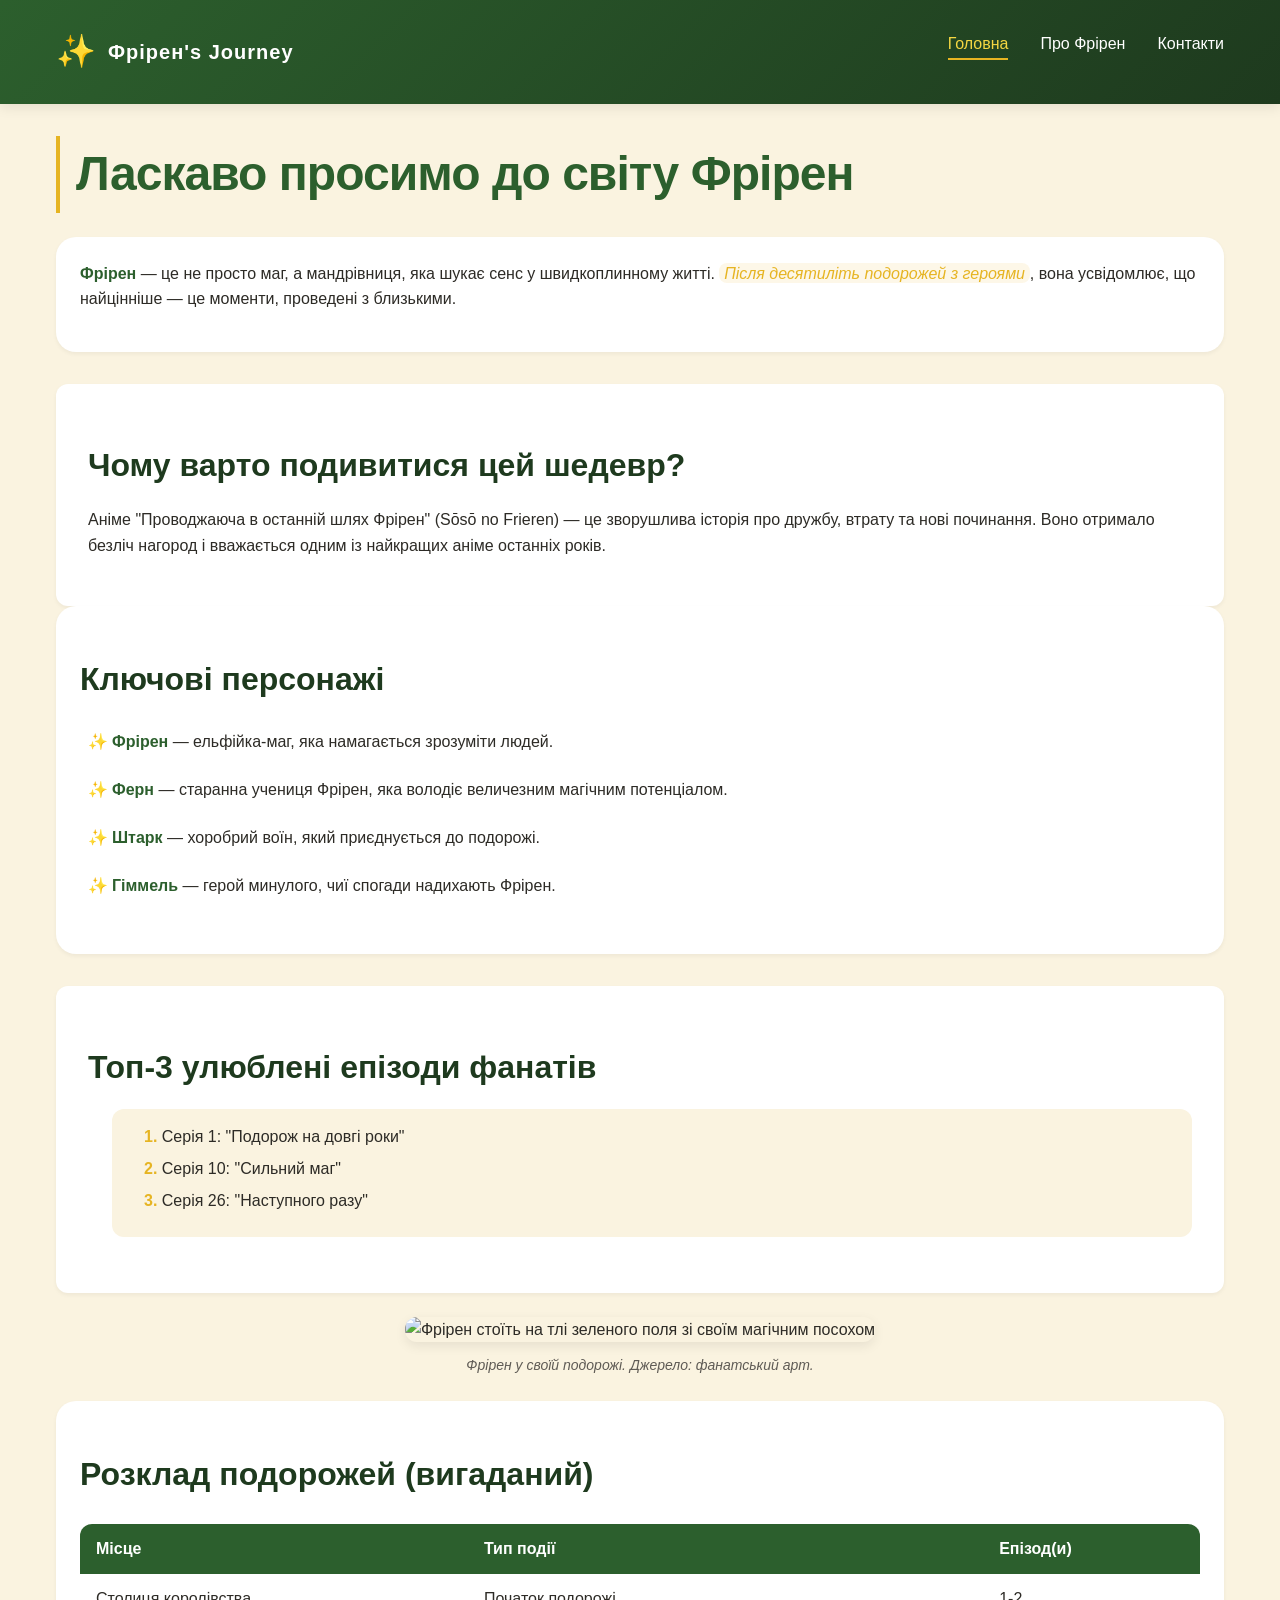
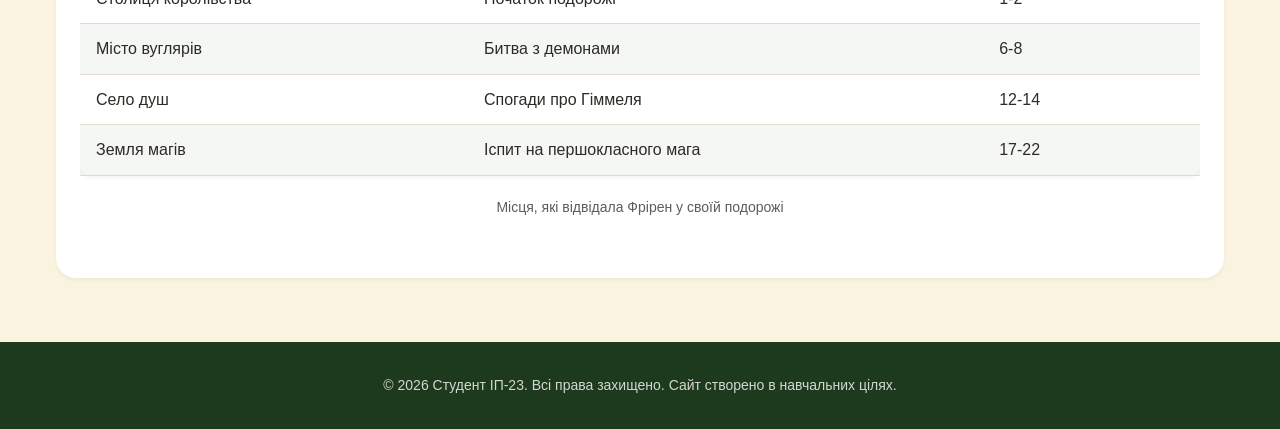
==== index.html @ c6543c11 "commit" ====
<!DOCTYPE html>
<html lang="uk">
<head>
    <meta charset="UTF-8">
    <meta name="viewport" content="width=device-width, initial-scale=1.0">
    <meta name="description" content="Сайт, присвячений Фрірен — ельфійці-магу з аніме 'Проводжаюча в останній шлях Фрірен'. Дізнайтеся більше про її подорож.">
    <title>Фрірен | Проводжаюча в останній шлях</title>
    <link rel="stylesheet" href="./styles/style.css">
    <link rel="stylesheet" href="./styles/responsive.css">
</head>
<body>
    <header class="site-header">
        <div class="container">
            <div class="logo">
                <span class="logo-icon">✨</span>
                <span class="logo-text">Фрірен's Journey</span>
            </div>
            <nav>
                <ul class="nav-list">
                    <li><a href="index.html" class="active">Головна</a></li>
                    <li><a href="pages/about.html">Про Фрірен</a></li>
                    <li><a href="pages/contact.html">Контакти</a></li>
                </ul>
            </nav>
        </div>
    </header>

    <main>
        <div class="container">
            <h1>Ласкаво просимо до світу Фрірен</h1>
            
            <div class="section">
                <p><strong>Фрірен</strong> — це не просто маг, а мандрівниця, яка шукає сенс у швидкоплинному житті. <em>Після десятиліть подорожей з героями</em>, вона усвідомлює, що найцінніше — це моменти, проведені з близькими.</p>
            </div>
            
            <div class="card">
                <h2>Чому варто подивитися цей шедевр?</h2>
                <p>Аніме "Проводжаюча в останній шлях Фрірен" (Sōsō no Frieren) — це зворушлива історія про дружбу, втрату та нові починання. Воно отримало безліч нагород і вважається одним із найкращих аніме останніх років.</p>
            </div>
            
            <div class="section">
                <h2>Ключові персонажі</h2>
                <ul class="styled-list">
                    <li><strong>Фрірен</strong> — ельфійка-маг, яка намагається зрозуміти людей.</li>
                    <li><strong>Ферн</strong> — старанна учениця Фрірен, яка володіє величезним магічним потенціалом.</li>
                    <li><strong>Штарк</strong> — хоробрий воїн, який приєднується до подорожі.</li>
                    <li><strong>Гіммель</strong> — герой минулого, чиї спогади надихають Фрірен.</li>
                </ul>
            </div>
            
            <div class="card">
                <h2>Топ-3 улюблені епізоди фанатів</h2>
                <ol class="styled-ol">
                    <li>Серія 1: "Подорож на довгі роки"</li>
                    <li>Серія 10: "Сильний маг"</li>
                    <li>Серія 26: "Наступного разу"</li>
                </ol>
            </div>
            
            <figure>
                <img src="assets/img/frieren.jpg" alt="Фрірен стоїть на тлі зеленого поля зі своїм магічним посохом" width="600" height="400">
                <figcaption>Фрірен у своїй подорожі. Джерело: фанатський арт.</figcaption>
            </figure>
            
            <div class="section">
                <h2>Розклад подорожей (вигаданий)</h2>
                <div class="table-wrapper">
                    <table>
                        <caption>Місця, які відвідала Фрірен у своїй подорожі</caption>
                        <thead>
                            <tr>
                                <th>Місце</th>
                                <th>Тип події</th>
                                <th>Епізод(и)</th>
                            </tr>
                        </thead>
                        <tbody>
                            <tr>
                                <td>Столиця королівства</td>
                                <td>Початок подорожі</td>
                                <td>1-2</td>
                            </tr>
                            <tr>
                                <td>Місто вуглярів</td>
                                <td>Битва з демонами</td>
                                <td>6-8</td>
                            </tr>
                            <tr>
                                <td>Село душ</td>
                                <td>Спогади про Гіммеля</td>
                                <td>12-14</td>
                            </tr>
                            <tr>
                                <td>Земля магів</td>
                                <td>Іспит на першокласного мага</td>
                                <td>17-22</td>
                            </tr>
                        </tbody>
                    </table>
                </div>
            </div>
        </div>
    </main>

    <footer class="site-footer">
        <div class="container">
            <p>&copy; 2026 Студент ІП-23. Всі права захищено. Сайт створено в навчальних цілях.</p>
        </div>
    </footer>
    <script src="app.js" defer></script>
</body>
</html>
---- styles/style.css ----
:root {
    
    --color-primary: #2c5f2d;      
    --color-primary-dark: #1e3a1e; 
    --color-accent: #e6b422;       
    --color-accent-light: #f5d742; 
    --color-bg: #faf3e0;           
    --color-surface: #ffffff;     
    --color-text: #2d2b26;         
    --color-text-light: #5f5b55;   
    --color-border: #e2d9cf;       
    --color-error: #c44b3c;       
    --color-success: #4a7c59;      
  
    --shadow-sm: 0 2px 4px rgba(0, 0, 0, 0.05);
    --shadow-md: 0 4px 12px rgba(0, 0, 0, 0.08);
    --shadow-lg: 0 8px 24px rgba(0, 0, 0, 0.12);
    
 
    --radius-sm: 8px;
    --radius-md: 12px;
    --radius-lg: 20px;
    
    --transition: all 0.3s ease;
}


*,
*::before,
*::after {
    margin: 0;
    padding: 0;
    box-sizing: border-box;
}


body {
    font-family: 'Segoe UI', 'Roboto', 'Helvetica Neue', Arial, sans-serif;
    line-height: 1.6;
    color: var(--color-text);
    background-color: var(--color-bg);
    min-height: 100vh;
    display: flex;
    flex-direction: column;
}


.container {
    max-width: 1200px;
    width: calc(100% - 48px);
    margin: 0 auto;
    padding: 0 16px;
}


h1 {
    font-size: 2.5rem;
    margin-bottom: 1.5rem;
    color: var(--color-primary);
    font-weight: 700;
    letter-spacing: -0.02em;
    border-left: 4px solid var(--color-accent);
    padding-left: 1rem;
}

h2 {
    font-size: 1.75rem;
    margin: 1.5rem 0 1rem 0;
    color: var(--color-primary-dark);
    font-weight: 600;
}

h3 {
    font-size: 1.25rem;
    margin: 1rem 0 0.75rem 0;
    color: var(--color-text);
    font-weight: 600;
}


p {
    margin-bottom: 1rem;
    color: var(--color-text);
}

strong {
    color: var(--color-primary);
    font-weight: 600;
}

em {
    font-style: italic;
    color: var(--color-accent);
    background-color: rgba(230, 180, 34, 0.1);
    padding: 0.1rem 0.3rem;
    border-radius: var(--radius-sm);
}


.site-header {
    background: linear-gradient(135deg, var(--color-primary) 0%, var(--color-primary-dark) 100%);
    box-shadow: var(--shadow-md);
    position: sticky;
    top: 0;
    z-index: 100;
    padding: 1rem 0;
}

.site-header .container {
    display: flex;
    justify-content: space-between;
    align-items: center;
    flex-wrap: wrap;
    gap: 1rem;
}

.logo {
    display: flex;
    align-items: center;
    gap: 0.75rem;
}

.logo-icon {
    font-size: 2rem;
}

.logo-text {
    color: white;
    font-weight: 700;
    font-size: 1.25rem;
    letter-spacing: 1px;
}

.nav-list {
    display: flex;
    gap: 2rem;
    list-style: none;
}

.nav-list a {
    color: white;
    text-decoration: none;
    font-weight: 500;
    padding: 0.5rem 0;
    transition: var(--transition);
    position: relative;
}

.nav-list a::after {
    content: '';
    position: absolute;
    bottom: 0;
    left: 0;
    width: 0;
    height: 2px;
    background-color: var(--color-accent);
    transition: var(--transition);
}

.nav-list a:hover::after,
.nav-list a.active::after {
    width: 100%;
}

.nav-list a:hover,
.nav-list a.active {
    color: var(--color-accent-light);
}


main {
    flex: 1;
    padding: 2rem 0;
}


.section {
    background: var(--color-surface);
    border-radius: var(--radius-lg);
    padding: 1.5rem;
    margin-bottom: 2rem;
    box-shadow: var(--shadow-sm);
    transition: var(--transition);
}

.section:hover {
    box-shadow: var(--shadow-md);
}

.card {
    background: var(--color-surface);
    border-radius: var(--radius-md);
    padding: 1.5rem;
    box-shadow: var(--shadow-sm);
    transition: var(--transition);
}

.card:hover {
    transform: translateY(-2px);
    box-shadow: var(--shadow-md);
}


ul, ol {
    margin: 1rem 0 1.5rem 1.5rem;
    padding-left: 0.5rem;
}

li {
    margin-bottom: 0.5rem;
    line-height: 1.5;
}

.styled-list {
    list-style: none;
    margin-left: 0;
}

.styled-list li {
    padding: 0.5rem 0 0.5rem 1.5rem;
    position: relative;
}

.styled-list li::before {
    content: '✨';
    position: absolute;
    left: 0;
    color: var(--color-accent);
}

.styled-ol {
    background: var(--color-bg);
    padding: 1rem 1rem 1rem 2rem;
    border-radius: var(--radius-md);
    list-style-position: inside;
}

.styled-ol li::marker {
    color: var(--color-accent);
    font-weight: bold;
}


figure {
    margin: 1.5rem 0;
    text-align: center;
}

figure img {
    max-width: 100%;
    height: auto;
    border-radius: var(--radius-md);
    box-shadow: var(--shadow-md);
    transition: var(--transition);
}

figure img:hover {
    transform: scale(1.02);
    box-shadow: var(--shadow-lg);
}

figcaption {
    margin-top: 0.75rem;
    font-size: 0.875rem;
    color: var(--color-text-light);
    font-style: italic;
}


.table-wrapper {
    overflow-x: auto;
    margin: 1.5rem 0;
}

table {
    width: 100%;
    border-collapse: collapse;
    background: var(--color-surface);
    border-radius: var(--radius-md);
    overflow: hidden;
    box-shadow: var(--shadow-sm);
}

caption {
    caption-side: bottom;
    padding: 0.75rem;
    font-size: 0.875rem;
    color: var(--color-text-light);
    margin-top: 0.5rem;
}

th {
    background: var(--color-primary);
    color: white;
    padding: 0.75rem 1rem;
    font-weight: 600;
    text-align: left;
}

td {
    padding: 0.75rem 1rem;
    border-bottom: 1px solid var(--color-border);
}

tbody tr:nth-child(even) {
    background-color: rgba(44, 95, 45, 0.05);
}

tbody tr:hover {
    background-color: rgba(230, 180, 34, 0.1);
    transition: var(--transition);
}

.media-card {
    background: var(--color-surface);
    border-radius: var(--radius-lg);
    padding: 1.5rem;
    margin-bottom: 1.5rem;
    box-shadow: var(--shadow-sm);
}

.media-card h2 {
    margin-top: 0;
    border-left: 3px solid var(--color-accent);
    padding-left: 1rem;
}

video, audio {
    width: 100%;
    max-width: 100%;
    border-radius: var(--radius-md);
    margin: 1rem 0;
}

video {
    max-height: 450px;
    object-fit: cover;
}

.media-flex {
    display: flex;
    gap: 2rem;
    flex-wrap: wrap;
    margin-top: 1.5rem;
}

.media-flex .media-card {
    flex: 1;
    min-width: 250px;
}

.form-card {
    background: var(--color-surface);
    border-radius: var(--radius-lg);
    padding: 2rem;
    box-shadow: var(--shadow-md);
    max-width: 700px;
    margin: 0 auto;
}

.form-group {
    margin-bottom: 1.25rem;
}

.form-group label {
    display: block;
    margin-bottom: 0.5rem;
    font-weight: 500;
    color: var(--color-text);
}

.form-group label .required {
    color: var(--color-error);
    margin-left: 0.25rem;
}

input,
select,
textarea {
    width: 100%;
    padding: 0.75rem 1rem;
    border: 2px solid var(--color-border);
    border-radius: var(--radius-sm);
    font-size: 1rem;
    font-family: inherit;
    background: white;
    transition: var(--transition);
}

input:focus,
select:focus,
textarea:focus {
    outline: none;
    border-color: var(--color-primary);
    box-shadow: 0 0 0 3px rgba(44, 95, 45, 0.15);
}

input:hover,
select:hover,
textarea:hover {
    border-color: var(--color-accent);
}

input:required:invalid:not(:placeholder-shown) {
    border-color: var(--color-error);
}

input:required:valid:not(:placeholder-shown) {
    border-color: var(--color-success);
}

fieldset {
    border: 2px solid var(--color-border);
    border-radius: var(--radius-md);
    padding: 1rem 1.5rem;
    margin: 1rem 0;
}

legend {
    padding: 0 0.5rem;
    font-weight: 600;
    color: var(--color-primary);
}

.radio-group {
    display: flex;
    gap: 1.5rem;
    flex-wrap: wrap;
}

.radio-group label {
    display: inline-flex;
    align-items: center;
    gap: 0.5rem;
    font-weight: normal;
    cursor: pointer;
}

.radio-group input[type="radio"],
.checkbox-group input[type="checkbox"] {
    width: auto;
    cursor: pointer;
    accent-color: var(--color-primary);
}

.checkbox-group {
    margin: 1rem 0;
}

.checkbox-group label {
    display: inline-flex;
    align-items: center;
    gap: 0.5rem;
    cursor: pointer;
}

.button-group {
    display: flex;
    gap: 1rem;
    flex-wrap: wrap;
    margin-top: 1.5rem;
}

.btn {
    padding: 0.75rem 1.5rem;
    border: none;
    border-radius: var(--radius-sm);
    font-size: 1rem;
    font-weight: 600;
    cursor: pointer;
    transition: var(--transition);
    font-family: inherit;
}

.btn-primary {
    background: var(--color-primary);
    color: white;
}

.btn-primary:hover {
    background: var(--color-primary-dark);
    transform: translateY(-1px);
    box-shadow: var(--shadow-md);
}

.btn-primary:active {
    transform: translateY(0);
}

.btn-secondary {
    background: var(--color-border);
    color: var(--color-text);
}

.btn-secondary:hover {
    background: #d4c9bc;
    transform: translateY(-1px);
}

.site-footer {
    background: var(--color-primary-dark);
    color: rgba(255, 255, 255, 0.8);
    padding: 2rem 0;
    margin-top: auto;
    text-align: center;
    font-size: 0.875rem;
}

.site-footer p {
    color: rgba(255, 255, 255, 0.8);
    margin-bottom: 0;
}


.text-center {
    text-align: center;
}

.mt-0 { margin-top: 0; }
.mb-0 { margin-bottom: 0; }
.mt-2 { margin-top: 0.5rem; }
.mb-2 { margin-bottom: 0.5rem; }
.mt-4 { margin-top: 1rem; }
.mb-4 { margin-bottom: 1rem; }

.btn-primary {
    position: relative;
    overflow: hidden;
}

.btn-primary::after {
    content: '';
    position: absolute;
    top: 50%;
    left: 50%;
    width: 0;
    height: 0;
    background: rgba(255, 255, 255, 0.3);
    border-radius: 50%;
    transform: translate(-50%, -50%);
    transition: width 0.6s, height 0.6s;
}

.btn-primary:active::after {
    width: 300px;
    height: 300px;
}
---- styles/responsive.css ----
@media (max-width: 768px) {
 
    .container {
        width: calc(100% - 32px);
        padding: 0 12px;
    }
    
    h1 {
        font-size: 1.75rem;
        border-left-width: 3px;
        padding-left: 0.75rem;
    }
    
    h2 {
        font-size: 1.5rem;
    }
    
    h3 {
        font-size: 1.125rem;
    }
    
    .site-header .container {
        flex-direction: column;
        text-align: center;
    }
    
    .logo {
        justify-content: center;
    }
    
    .nav-list {
        flex-direction: column;
        gap: 0.75rem;
        width: 100%;
    }
    
    .nav-list li {
        width: 100%;
    }
    
    .nav-list a {
        display: block;
        padding: 0.5rem;
        border-radius: var(--radius-sm);
    }
    
    .nav-list a:hover {
        background: rgba(255, 255, 255, 0.1);
    }
    
    .nav-list a::after {
        display: none;
    }
    
    .section,
    .card {
        padding: 1rem;
    }
    
    .table-wrapper {
        overflow-x: auto;
    }
    
    table {
        font-size: 0.875rem;
    }
    
    th, td {
        padding: 0.5rem;
    }
    
    .media-flex {
        flex-direction: column;
        gap: 1rem;
    }
    
    .media-flex .media-card {
        min-width: 100%;
    }
    
    .form-card {
        padding: 1.25rem;
        margin: 0 0.5rem;
    }
    
    .radio-group {
        flex-direction: column;
        gap: 0.75rem;
    }
    
    .button-group {
        flex-direction: column;
    }
    
    .btn {
        width: 100%;
        text-align: center;
    }

    video {
        max-height: 300px;
    }
    
    ul, ol {
        margin-left: 1rem;
    }
    
    figure img {
        max-width: 100%;
    }
}


@media (max-width: 480px) {
 
    h1 {
        font-size: 1.5rem;
    }
    
    h2 {
        font-size: 1.25rem;
    }
    
    .container {
        width: calc(100% - 24px);
    }
    
    main {
        padding: 1rem 0;
    }
    
    .section,
    .card {
        padding: 0.875rem;
        margin-bottom: 1rem;
    }
    
    table {
        font-size: 0.75rem;
    }
    
    th, td {
        padding: 0.375rem;
    }
    
    input,
    select,
    textarea {
        padding: 0.5rem 0.75rem;
        font-size: 0.875rem;
    }
    
    .btn {
        padding: 0.5rem 1rem;
        font-size: 0.875rem;
    }
    
 
    video {
        max-height: 250px;
    }
    
    audio {
        width: 100%;
    }
    
 
    .styled-list li::before {
        font-size: 0.875rem;
    }
    
    /* Footer */
    .site-footer {
        padding: 1rem 0;
        font-size: 0.75rem;
    }
}


@media (min-width: 1200px) {
    .container {
        max-width: 1200px;
    }
    
    h1 {
        font-size: 3rem;
    }
    
    h2 {
        font-size: 2rem;
    }
    
    .card {
        padding: 2rem;
    }
}


@media (prefers-color-scheme: dark) {
    :root {
        --color-bg: #1a1a2e;
        --color-surface: #16213e;
        --color-text: #eef5ff;
        --color-text-light: #b8c7e7;
        --color-border: #2a3b5c;
        --color-primary: #9932CC;
        --color-primary-dark: #9932CC;
    }
    
    body {
        background-color: var(--color-bg);
    }
    
    .section,
    .card,
    .form-card,
    .media-card {
        background-color: var(--color-surface);
    }
    
    input,
    select,
    textarea {
        background-color: #0f172a;
        border-color: var(--color-border);
        color: var(--color-text);
    }
    
    .styled-ol {
        background-color: rgba(74, 159, 110, 0.1);
    }
    
    tbody tr:nth-child(even) {
        background-color: rgba(74, 159, 110, 0.1);
    }
}
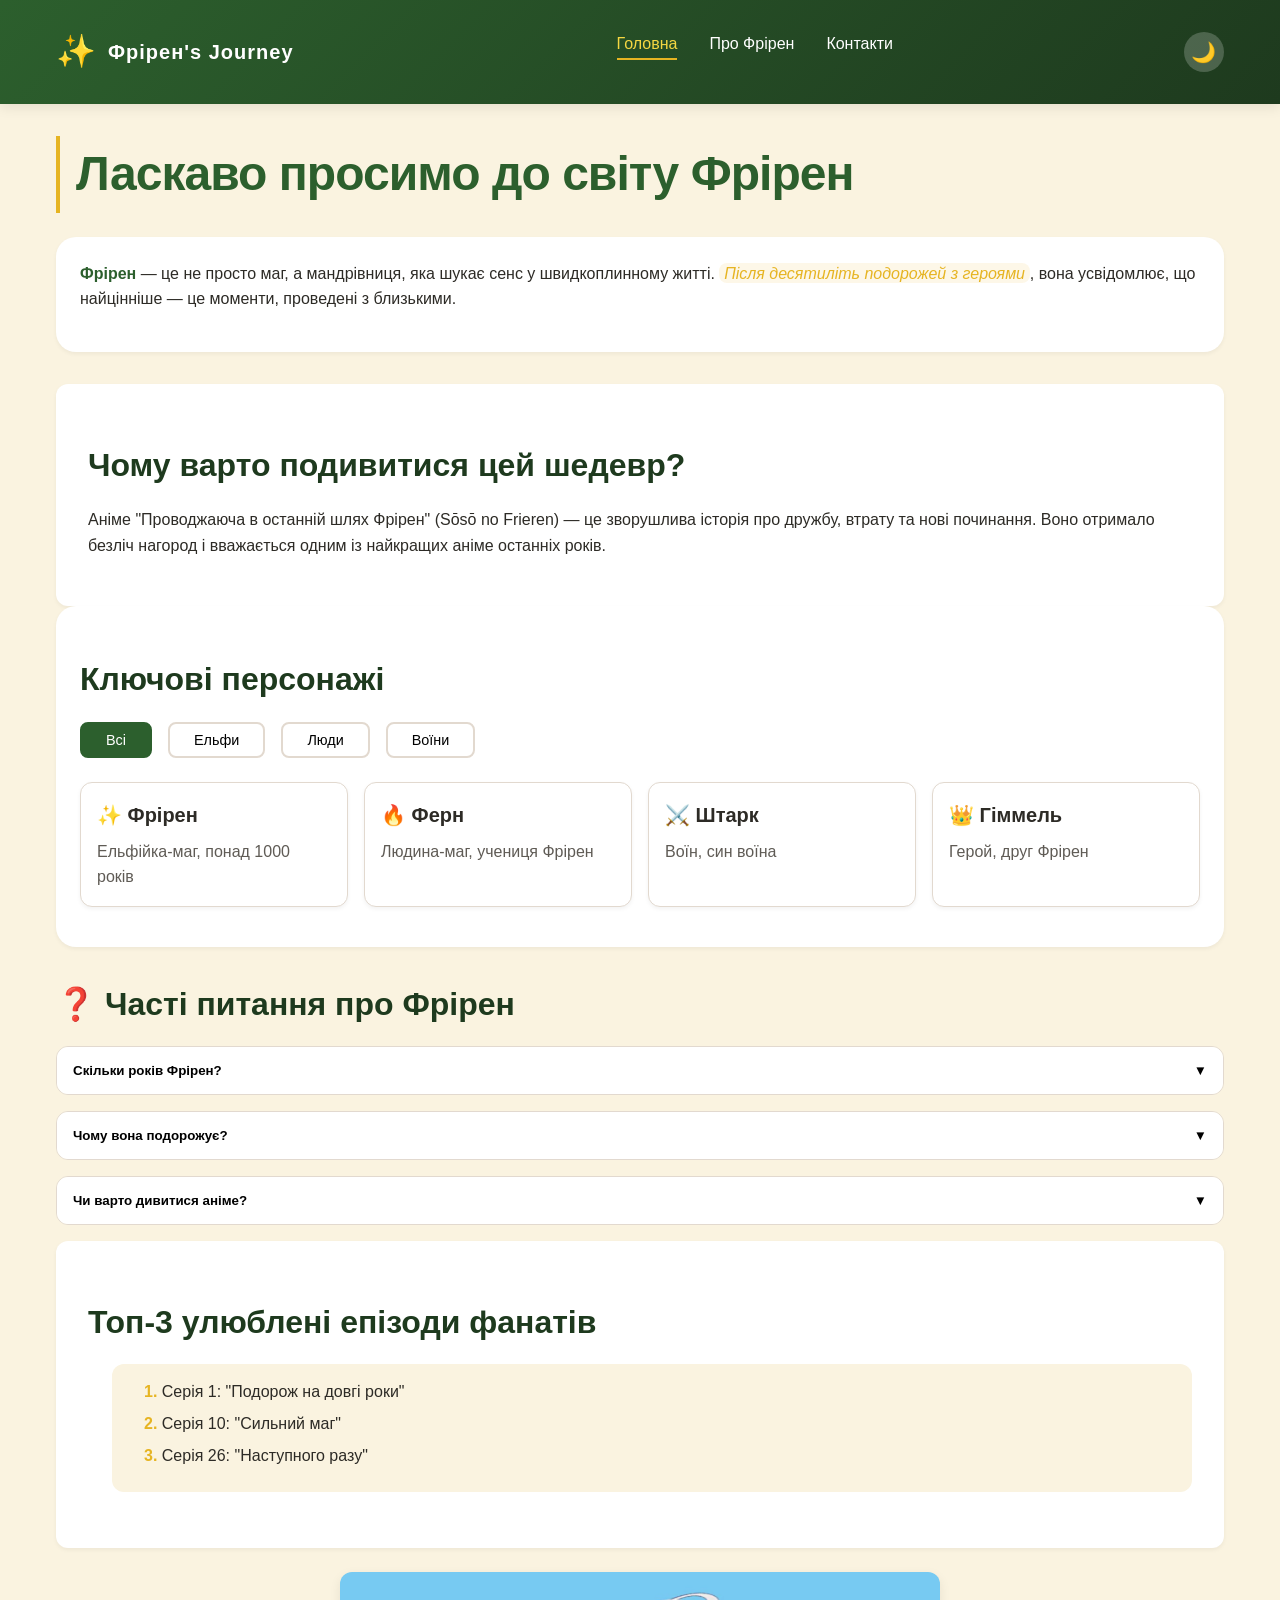
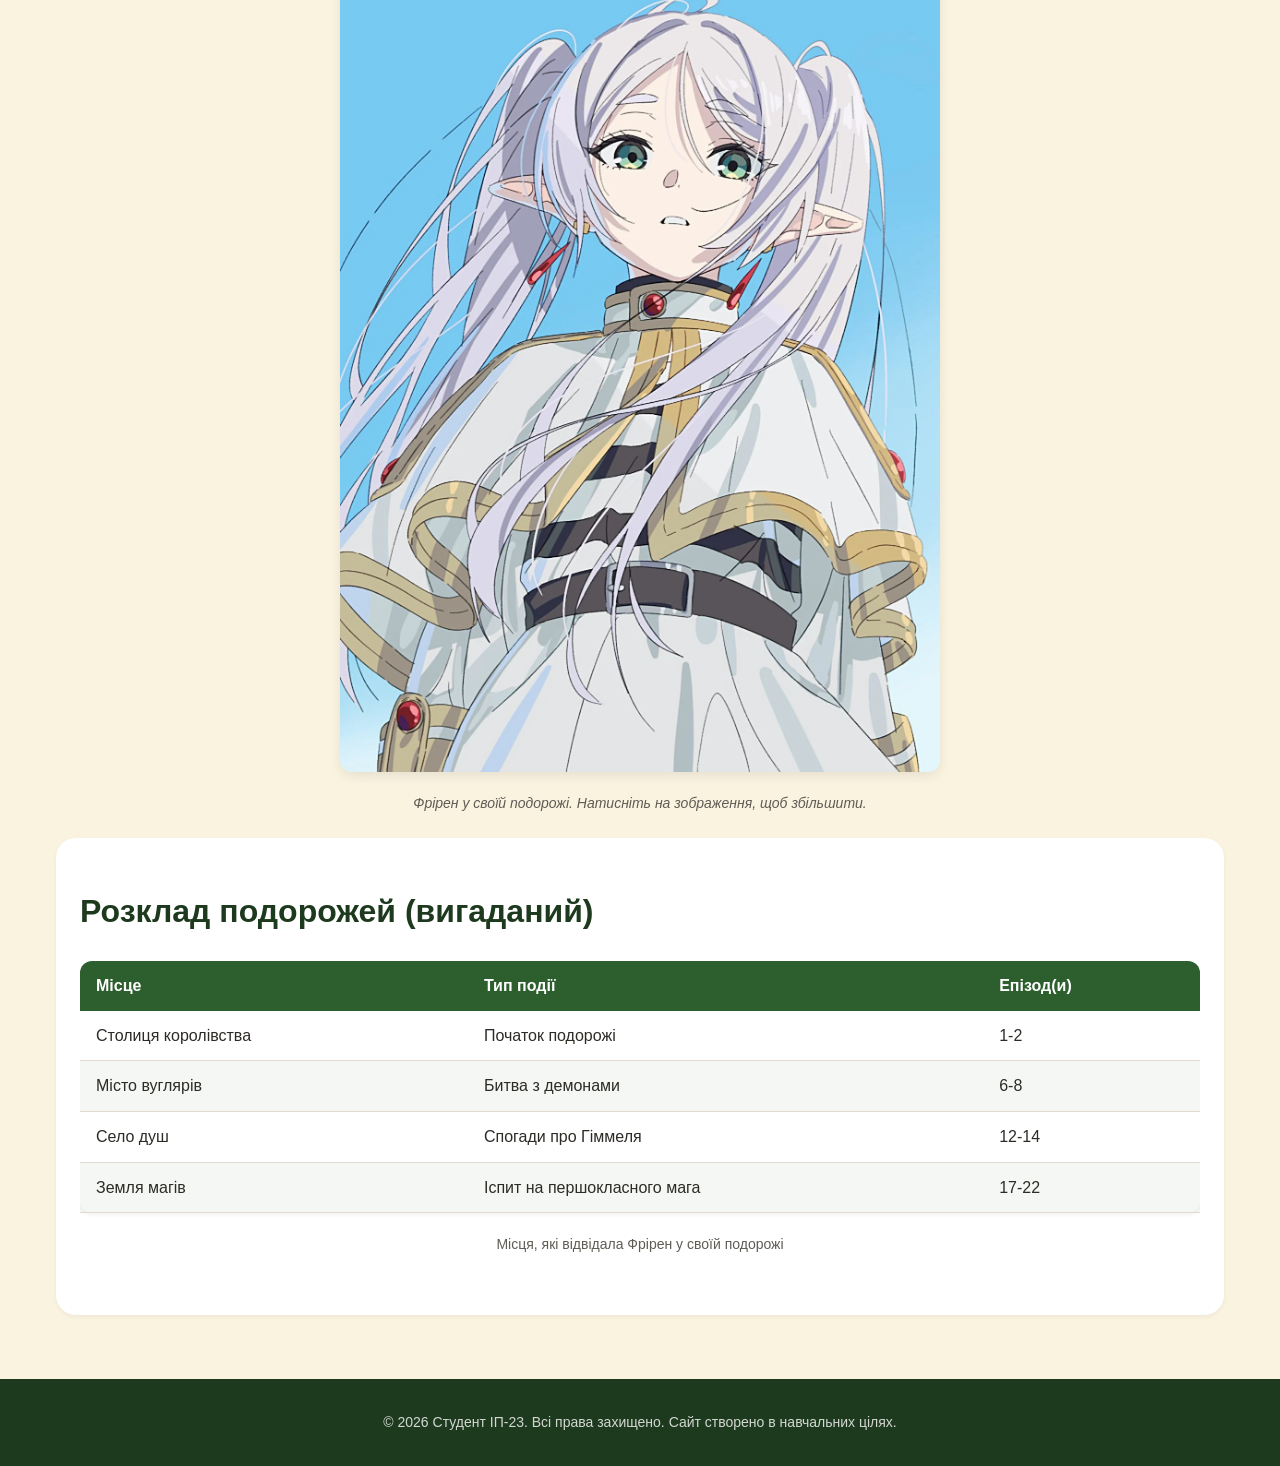
==== commit 37a7e560: "commit" ====
--- a/index.html
+++ b/index.html
@@ -15,6 +15,10 @@
                 <span class="logo-icon">✨</span>
                 <span class="logo-text">Фрірен's Journey</span>
             </div>
+            
+           
+            <button class="menu-toggle" aria-label="Меню" aria-expanded="false">☰</button>
+            
             <nav>
                 <ul class="nav-list">
                     <li><a href="index.html" class="active">Головна</a></li>
@@ -22,6 +26,9 @@
                     <li><a href="pages/contact.html">Контакти</a></li>
                 </ul>
             </nav>
+            
+            
+            <button class="theme-switch" aria-label="Змінити тему">🌙</button>
         </div>
     </header>
 
@@ -38,14 +45,70 @@
                 <p>Аніме "Проводжаюча в останній шлях Фрірен" (Sōsō no Frieren) — це зворушлива історія про дружбу, втрату та нові починання. Воно отримало безліч нагород і вважається одним із найкращих аніме останніх років.</p>
             </div>
             
+            
             <div class="section">
                 <h2>Ключові персонажі</h2>
-                <ul class="styled-list">
-                    <li><strong>Фрірен</strong> — ельфійка-маг, яка намагається зрозуміти людей.</li>
-                    <li><strong>Ферн</strong> — старанна учениця Фрірен, яка володіє величезним магічним потенціалом.</li>
-                    <li><strong>Штарк</strong> — хоробрий воїн, який приєднується до подорожі.</li>
-                    <li><strong>Гіммель</strong> — герой минулого, чиї спогади надихають Фрірен.</li>
-                </ul>
+                
+                <div class="filter-buttons">
+                    <button class="filter-btn active" data-filter="all">Всі</button>
+                    <button class="filter-btn" data-filter="elf">Ельфи</button>
+                    <button class="filter-btn" data-filter="human">Люди</button>
+                    <button class="filter-btn" data-filter="warrior">Воїни</button>
+                </div>
+                
+                <div class="characters-grid">
+                    <div class="character-card" data-category="elf">
+                        <h3>✨ Фрірен</h3>
+                        <p>Ельфійка-маг, понад 1000 років</p>
+                    </div>
+                    <div class="character-card" data-category="human">
+                        <h3>🔥 Ферн</h3>
+                        <p>Людина-маг, учениця Фрірен</p>
+                    </div>
+                    <div class="character-card" data-category="human warrior">
+                        <h3>⚔️ Штарк</h3>
+                        <p>Воїн, син воїна</p>
+                    </div>
+                    <div class="character-card" data-category="human">
+                        <h3>👑 Гіммель</h3>
+                        <p>Герой, друг Фрірен</p>
+                    </div>
+                </div>
+            </div>
+            
+            <!-- АКОРДЕОН (FAQ) -->
+            <div class="accordion">
+                <h2>❓ Часті питання про Фрірен</h2>
+                
+                <div class="accordion-item">
+                    <button class="accordion-header">
+                        Скільки років Фрірен? 
+                        <span>▼</span>
+                    </button>
+                    <div class="accordion-content">
+                        <p>Фрірен понад 1000 років. Як ельфійка, вона старіє дуже повільно.</p>
+                    </div>
+                </div>
+                
+                <div class="accordion-item">
+                    <button class="accordion-header">
+                        Чому вона подорожує? 
+                        <span>▼</span>
+                    </button>
+                    <div class="accordion-content">
+                        <p>Фрірен подорожує, щоб краще зрозуміти людей і виконати обіцянку, дану Гіммелю.</p>
+                    </div>
+                </div>
+                
+                <div class="accordion-item">
+                    <button class="accordion-header">
+                        Чи варто дивитися аніме? 
+                        <span>▼</span>
+                    </button>
+                    <div class="accordion-content">
+                        <p>Так! Це один із найкращих тайтлів останніх років, який отримав безліч нагород.</p>
+                    </div>
+                </div>
             </div>
             
             <div class="card">
@@ -58,8 +121,8 @@
             </div>
             
             <figure>
-                <img src="assets/img/frieren.jpg" alt="Фрірен стоїть на тлі зеленого поля зі своїм магічним посохом" width="600" height="400">
-                <figcaption>Фрірен у своїй подорожі. Джерело: фанатський арт.</figcaption>
+                <img src="assets/img/frieren-sousou-no-frieren-v0-kzjbfmjewkrb1.webp" alt="Фрірен стоїть на тлі зеленого поля зі своїм магічним посохом" width="600" height="400">
+                <figcaption>Фрірен у своїй подорожі. Натисніть на зображення, щоб збільшити.</figcaption>
             </figure>
             
             <div class="section">
@@ -104,9 +167,23 @@
 
     <footer class="site-footer">
         <div class="container">
-            <p>&copy; 2026 Студент ІП-23. Всі права захищено. Сайт створено в навчальних цілях.</p>
+            <p>&copy; <span class="current-year">2026</span> Студент ІП-23. Всі права захищено. Сайт створено в навчальних цілях.</p>
         </div>
     </footer>
+    
+   
+    <div class="modal" id="imageModal">
+        <div class="modal-content">
+            <span class="modal-close">&times;</span>
+            <img id="modalImage" src="" alt="Збільшене зображення">
+        </div>
+    </div>
+    
+    
+    <button class="back-to-top" aria-label="Вгору">↑</button>
+    
+    
+    <script src="js/main.js" defer></script>
     <script src="app.js" defer></script>
 </body>
 </html>
--- a/styles/style.css
+++ b/styles/style.css
@@ -544,4 +544,243 @@
 .btn-primary:active::after {
     width: 300px;
     height: 300px;
+}
+
+body.theme-dark {
+    --color-bg: #1a1a2e;
+    --color-surface: #16213e;
+    --color-text: #eef5ff;
+    --color-text-light: #b8c7e7;
+    --color-border: #2a3b5c;
+}
+
+body.theme-dark .section,
+body.theme-dark .card,
+body.theme-dark .form-card,
+body.theme-dark .media-card {
+    background-color: var(--color-surface);
+}
+
+.back-to-top {
+    position: fixed;
+    bottom: 30px;
+    right: 30px;
+    width: 50px;
+    height: 50px;
+    background: var(--color-primary);
+    color: white;
+    border: none;
+    border-radius: 50%;
+    cursor: pointer;
+    opacity: 0;
+    visibility: hidden;
+    transition: all 0.3s;
+    font-size: 24px;
+}
+
+.back-to-top.visible {
+    opacity: 1;
+    visibility: visible;
+}
+
+.back-to-top:hover {
+    background: var(--color-accent);
+    transform: translateY(-3px);
+}
+
+
+.accordion-item {
+    border: 1px solid var(--color-border);
+    border-radius: var(--radius-md);
+    margin-bottom: 1rem;
+    overflow: hidden;
+}
+
+.accordion-header {
+    width: 100%;
+    padding: 1rem;
+    background: var(--color-surface);
+    border: none;
+    text-align: left;
+    font-weight: 600;
+    cursor: pointer;
+    display: flex;
+    justify-content: space-between;
+    align-items: center;
+    transition: var(--transition);
+}
+
+.accordion-header:hover {
+    background: rgba(230, 180, 34, 0.1);
+}
+
+.accordion-content {
+    max-height: 0;
+    padding: 0 1rem;
+    overflow: hidden;
+    transition: max-height 0.3s ease-out;
+    background: var(--color-surface);
+}
+
+.accordion-item.active .accordion-content {
+    max-height: 200px;
+    padding: 0 1rem 1rem 1rem;
+}
+
+.accordion-header span {
+    transition: transform 0.3s;
+}
+
+.accordion-item.active .accordion-header span {
+    transform: rotate(180deg);
+}
+
+.theme-switch {
+    background: rgba(255, 255, 255, 0.2);
+    border: none;
+    border-radius: 50%;
+    width: 40px;
+    height: 40px;
+    cursor: pointer;
+    font-size: 20px;
+    transition: all 0.3s ease;
+}
+
+.theme-switch:hover {
+    transform: scale(1.1);
+    background: rgba(255, 255, 255, 0.3);
+}
+
+.modal {
+    display: none;
+    position: fixed;
+    top: 0;
+    left: 0;
+    width: 100%;
+    height: 100%;
+    background: rgba(0, 0, 0, 0.9);
+    z-index: 1000;
+    justify-content: center;
+    align-items: center;
+}
+
+.modal.active {
+    display: flex;
+}
+
+.modal-content {
+    position: relative;
+    max-width: 90%;
+    max-height: 90%;
+}
+
+.modal-content img {
+    width: 100%;
+    height: auto;
+    border-radius: 10px;
+}
+
+.modal-close {
+    position: absolute;
+    top: -40px;
+    right: 0;
+    color: white;
+    font-size: 35px;
+    cursor: pointer;
+    transition: all 0.3s ease;
+}
+
+.modal-close:hover {
+    color: var(--color-accent);
+    transform: scale(1.1);
+}
+
+.filter-buttons {
+    display: flex;
+    gap: 1rem;
+    flex-wrap: wrap;
+    margin-bottom: 1.5rem;
+}
+
+.filter-btn {
+    padding: 0.5rem 1.5rem;
+    background: var(--color-surface);
+    border: 2px solid var(--color-border);
+    border-radius: var(--radius-sm);
+    cursor: pointer;
+    transition: all 0.3s ease;
+    font-family: inherit;
+    font-size: 0.9rem;
+}
+
+.filter-btn.active {
+    background: var(--color-primary);
+    color: white;
+    border-color: var(--color-primary);
+}
+
+.filter-btn:hover {
+    border-color: var(--color-accent);
+    transform: translateY(-2px);
+}
+
+.characters-grid {
+    display: grid;
+    grid-template-columns: repeat(auto-fill, minmax(250px, 1fr));
+    gap: 1.5rem;
+    margin-top: 1rem;
+}
+
+.character-card {
+    padding: 1.25rem;
+    background: var(--color-surface);
+    border-radius: var(--radius-md);
+    box-shadow: var(--shadow-sm);
+    transition: all 0.3s ease;
+    border: 1px solid var(--color-border);
+}
+
+.character-card:hover {
+    transform: translateY(-3px);
+    box-shadow: var(--shadow-md);
+    border-color: var(--color-accent);
+}
+
+.character-card h3 {
+    margin-top: 0;
+    margin-bottom: 0.5rem;
+}
+
+.character-card p {
+    margin-bottom: 0;
+    color: var(--color-text-light);
+}
+
+
+#charCounter {
+    display: block;
+    font-size: 0.75rem;
+    margin-top: 0.25rem;
+    color: var(--color-text-light);
+}
+
+#nameError, #emailError, #messageError {
+    display: block;
+    font-size: 0.875rem;
+    margin-top: 0.25rem;
+}
+
+#draftIndicator {
+    font-size: 0.875rem;
+    margin-bottom: 1rem;
+    padding: 0.5rem;
+    border-radius: var(--radius-sm);
+    background: rgba(0, 0, 0, 0.05);
+    text-align: center;
+}
+
+#formError {
+    font-size: 0.875rem;
+    margin-bottom: 1rem;
+    text-align: center;
 }
--- a/styles/responsive.css
+++ b/styles/responsive.css
@@ -234,4 +234,234 @@
     tbody tr:nth-child(even) {
         background-color: rgba(74, 159, 110, 0.1);
     }
+}
+
+
+.menu-toggle {
+    display: none;
+    background: none;
+    border: none;
+    cursor: pointer;
+    font-size: 28px;
+    color: white;
+    padding: 0.5rem;
+}
+
+@media (max-width: 768px) {
+    .menu-toggle {
+        display: block;
+    }
+    
+    .site-header .container {
+        flex-wrap: wrap;
+        justify-content: space-between;
+    }
+    
+    .nav-list {
+        display: none;
+        width: 100%;
+        flex-direction: column;
+        text-align: center;
+        margin-top: 1rem;
+    }
+    
+    .nav-list.active {
+        display: flex;
+    }
+}
+
+
+.theme-switch {
+    background: rgba(255,255,255,0.2);
+    border: none;
+    border-radius: 50%;
+    width: 40px;
+    height: 40px;
+    cursor: pointer;
+    font-size: 20px;
+    transition: all 0.3s;
+}
+
+.theme-switch:hover {
+    transform: scale(1.1);
+    background: rgba(255,255,255,0.3);
+}
+
+
+.back-to-top {
+    position: fixed;
+    bottom: 30px;
+    right: 30px;
+    width: 50px;
+    height: 50px;
+    background: var(--color-primary);
+    color: white;
+    border: none;
+    border-radius: 50%;
+    cursor: pointer;
+    opacity: 0;
+    visibility: hidden;
+    transition: all 0.3s;
+    font-size: 24px;
+    z-index: 999;
+}
+
+.back-to-top.visible {
+    opacity: 1;
+    visibility: visible;
+}
+
+.back-to-top:hover {
+    background: var(--color-accent);
+    transform: translateY(-3px);
+}
+
+
+.modal {
+    display: none;
+    position: fixed;
+    top: 0;
+    left: 0;
+    width: 100%;
+    height: 100%;
+    background: rgba(0,0,0,0.9);
+    z-index: 1000;
+    justify-content: center;
+    align-items: center;
+}
+
+.modal.active {
+    display: flex;
+}
+
+.modal-content {
+    position: relative;
+    max-width: 90%;
+    max-height: 90%;
+}
+
+.modal-content img {
+    width: 100%;
+    height: auto;
+    border-radius: 10px;
+}
+
+.modal-close {
+    position: absolute;
+    top: -40px;
+    right: 0;
+    color: white;
+    font-size: 35px;
+    cursor: pointer;
+}
+
+.modal-close:hover {
+    color: var(--color-accent);
+}
+
+
+.accordion-item {
+    border: 1px solid var(--color-border);
+    border-radius: var(--radius-md);
+    margin-bottom: 1rem;
+    overflow: hidden;
+}
+
+.accordion-header {
+    width: 100%;
+    padding: 1rem;
+    background: var(--color-surface);
+    border: none;
+    text-align: left;
+    font-weight: 600;
+    cursor: pointer;
+    display: flex;
+    justify-content: space-between;
+    align-items: center;
+    transition: var(--transition);
+}
+
+.accordion-header:hover {
+    background: rgba(230, 180, 34, 0.1);
+}
+
+.accordion-content {
+    max-height: 0;
+    padding: 0 1rem;
+    overflow: hidden;
+    transition: max-height 0.3s ease-out;
+    background: var(--color-surface);
+}
+
+.accordion-item.active .accordion-content {
+    max-height: 200px;
+    padding: 0 1rem 1rem 1rem;
+}
+
+.accordion-header span {
+    transition: transform 0.3s;
+}
+
+.accordion-item.active .accordion-header span {
+    transform: rotate(180deg);
+}
+
+
+.filter-buttons {
+    display: flex;
+    gap: 1rem;
+    flex-wrap: wrap;
+    margin-bottom: 1.5rem;
+}
+
+.filter-btn {
+    padding: 0.5rem 1.5rem;
+    background: var(--color-surface);
+    border: 2px solid var(--color-border);
+    border-radius: var(--radius-sm);
+    cursor: pointer;
+    transition: all 0.3s;
+}
+
+.filter-btn.active {
+    background: var(--color-primary);
+    color: white;
+    border-color: var(--color-primary);
+}
+
+.filter-btn:hover {
+    border-color: var(--color-accent);
+}
+
+.character-card {
+    padding: 1rem;
+    background: var(--color-surface);
+    border-radius: var(--radius-md);
+    margin-bottom: 1rem;
+    transition: all 0.3s;
+}
+
+.characters-grid {
+    display: grid;
+    grid-template-columns: repeat(auto-fill, minmax(250px, 1fr));
+    gap: 1rem;
+}
+
+
+body.theme-dark {
+    --color-bg: #1a1a2e;
+    --color-surface: #16213e;
+    --color-text: #eef5ff;
+    --color-text-light: #b8c7e7;
+    --color-border: #2a3b5c;
+}
+
+body.theme-dark .section,
+body.theme-dark .card,
+body.theme-dark .form-card,
+body.theme-dark .media-card,
+body.theme-dark .accordion-header,
+body.theme-dark .accordion-content,
+body.theme-dark .character-card {
+    background-color: var(--color-surface);
 }
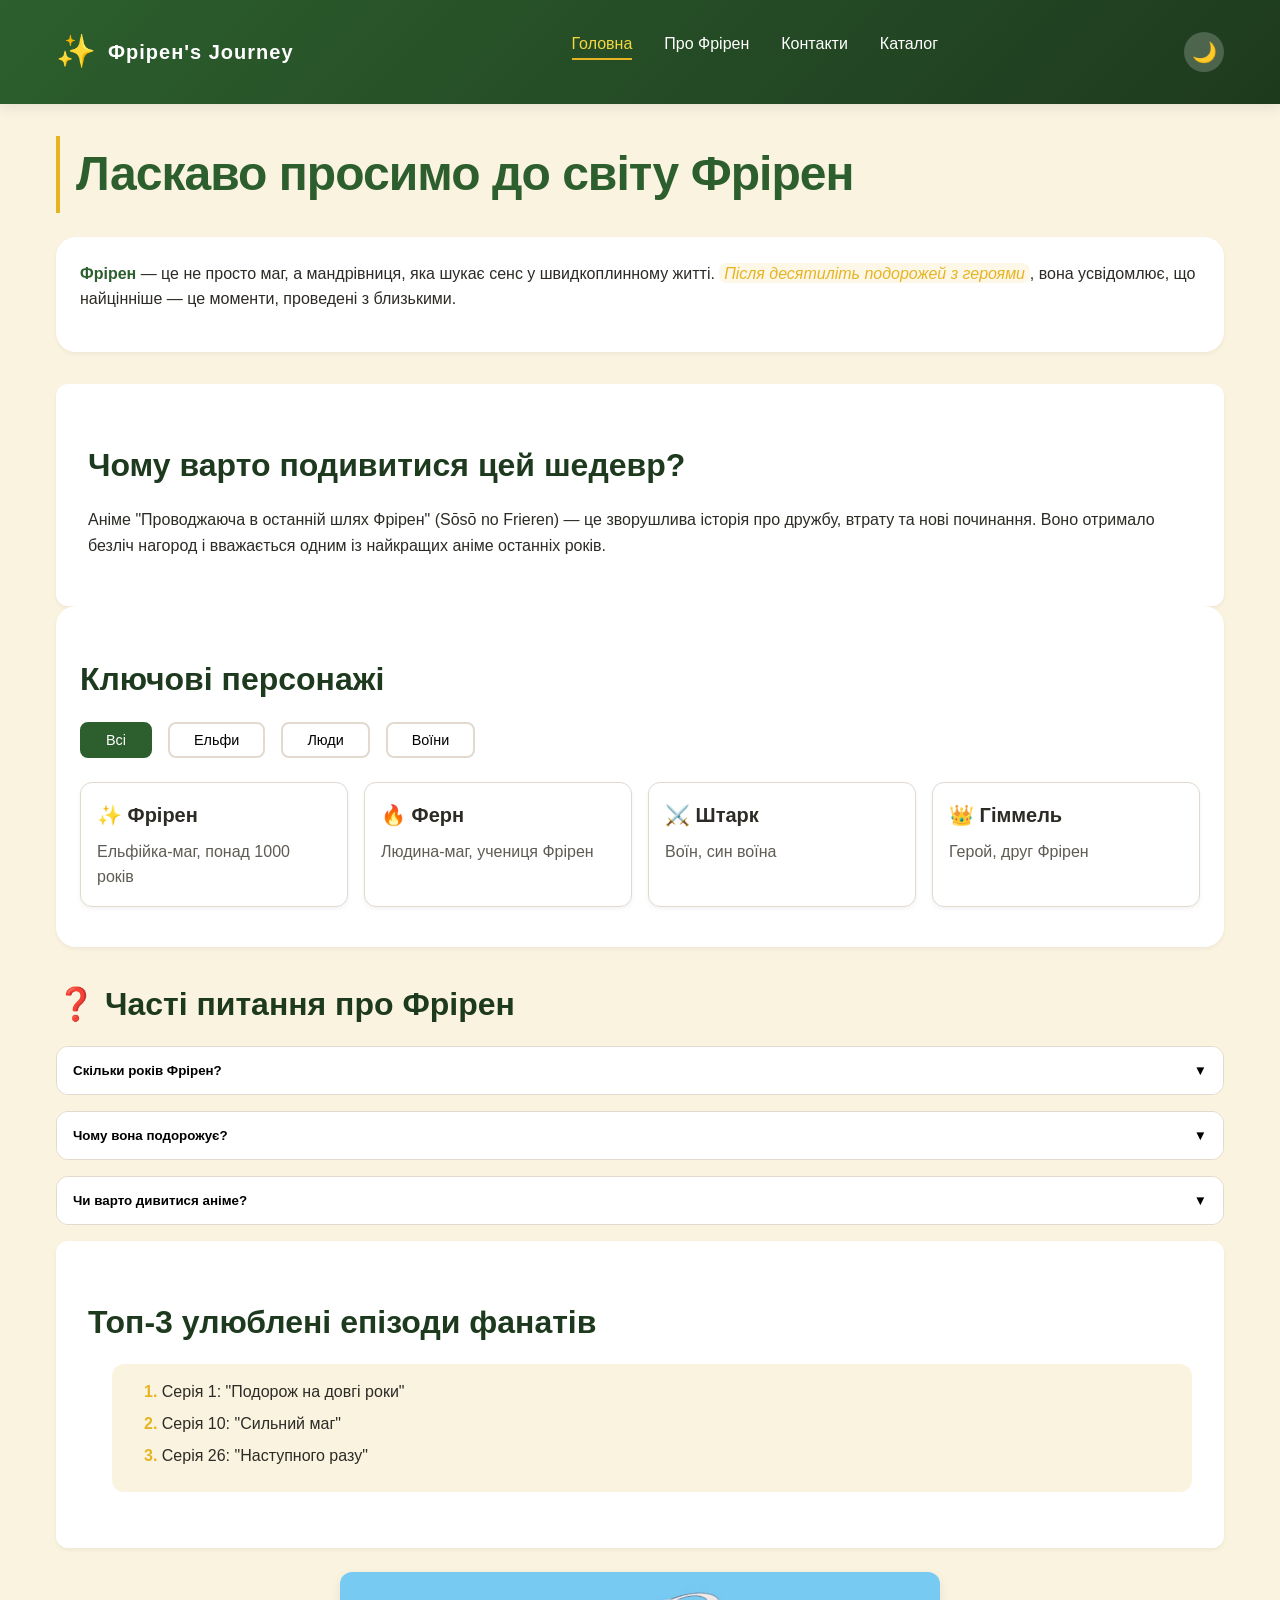
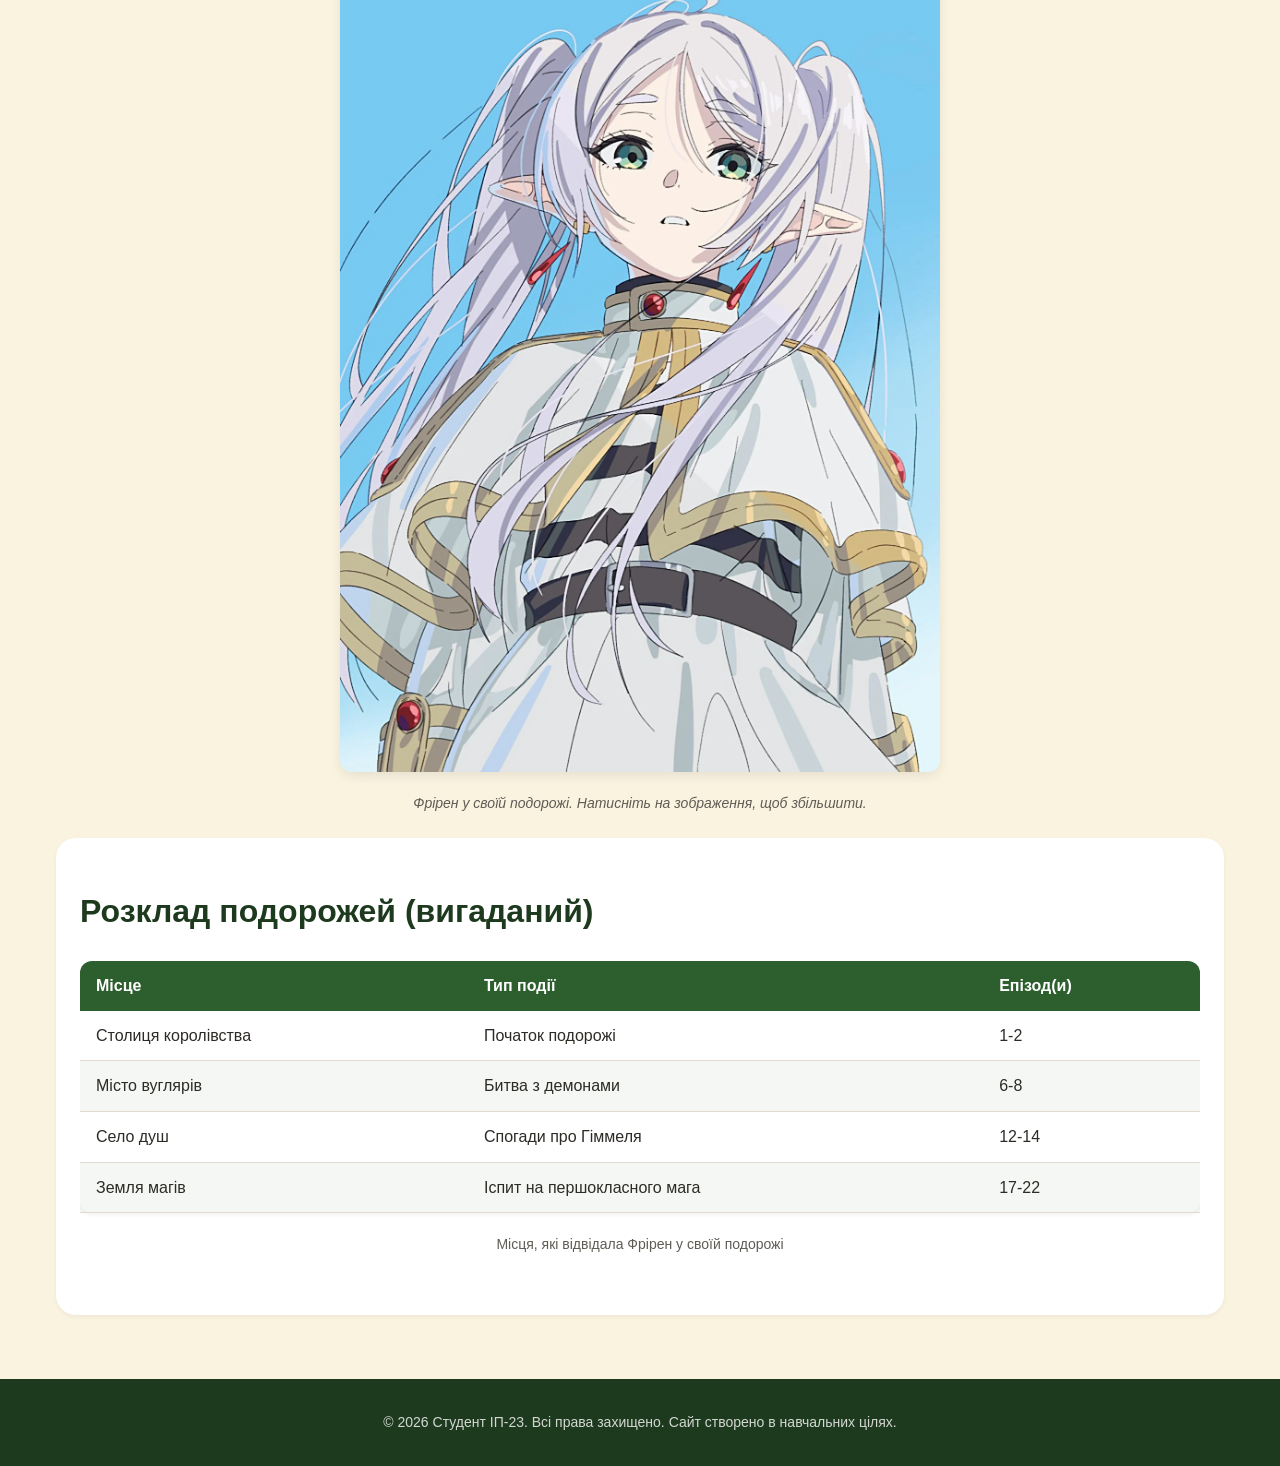
==== commit 53b9d729: "commit" ====
--- a/index.html
+++ b/index.html
@@ -24,11 +24,10 @@
                     <li><a href="index.html" class="active">Головна</a></li>
                     <li><a href="pages/about.html">Про Фрірен</a></li>
                     <li><a href="pages/contact.html">Контакти</a></li>
+                    <li><a href="pages/catalog.html">Каталог</a></li>
                 </ul>
             </nav>
-            
-            
-            <button class="theme-switch" aria-label="Змінити тему">🌙</button>
+                    <button class="theme-switch" aria-label="Змінити тему">🌙</button>
         </div>
     </header>
 
--- a/styles/style.css
+++ b/styles/style.css
@@ -546,19 +546,73 @@
     height: 300px;
 }
 
+
 body.theme-dark {
-    --color-bg: #1a1a2e;
-    --color-surface: #16213e;
-    --color-text: #eef5ff;
-    --color-text-light: #b8c7e7;
-    --color-border: #2a3b5c;
+    background-color: #1a1a2e !important;
+}
+
+body.theme-dark .container {
+    background-color: transparent;
 }
 
 body.theme-dark .section,
 body.theme-dark .card,
 body.theme-dark .form-card,
-body.theme-dark .media-card {
-    background-color: var(--color-surface);
+body.theme-dark .media-card,
+body.theme-dark .accordion-item,
+body.theme-dark .accordion-header,
+body.theme-dark .accordion-content,
+body.theme-dark .character-card {
+    background-color: #16213e !important;
+}
+
+body.theme-dark .filter-btn {
+    background-color: #16213e !important;
+}
+
+body.theme-dark .filter-btn.active {
+    background-color: var(--color-primary) !important;
+}
+
+body.theme-dark h1,
+body.theme-dark h2,
+body.theme-dark h3,
+body.theme-dark p,
+body.theme-dark li,
+body.theme-dark figcaption {
+    color: #eef5ff !important;
+}
+
+body.theme-dark table {
+    background-color: #16213e !important;
+}
+
+body.theme-dark td {
+    border-bottom-color: #2a3b5c !important;
+}
+
+body.theme-dark input,
+body.theme-dark select,
+body.theme-dark textarea {
+    background-color: #0f172a !important;
+    border-color: #2a3b5c !important;
+    color: #eef5ff !important;
+}
+
+body.theme-dark .site-header {
+    background: linear-gradient(135deg, #2c2c4a 0%, #1a1a3e 100%) !important;
+}
+
+body.theme-dark .site-footer {
+    background: #1a1a3e !important;
+}
+
+body.theme-dark .styled-ol {
+    background-color: rgba(153, 50, 204, 0.1) !important;
+}
+
+body.theme-dark tbody tr:nth-child(even) {
+    background-color: rgba(153, 50, 204, 0.1) !important;
 }
 
 .back-to-top {
@@ -783,4 +837,231 @@
     font-size: 0.875rem;
     margin-bottom: 1rem;
     text-align: center;
-}+}
+
+.catalog-controls {
+    background: var(--color-surface);
+    border-radius: var(--radius-lg);
+    padding: 1.5rem;
+    margin-bottom: 2rem;
+    box-shadow: var(--shadow-sm);
+}
+
+.search-box {
+    margin-bottom: 1rem;
+}
+
+.search-input {
+    width: 100%;
+    padding: 0.75rem 1rem;
+    border: 2px solid var(--color-border);
+    border-radius: var(--radius-sm);
+    font-size: 1rem;
+}
+
+.filter-controls {
+    display: flex;
+    flex-wrap: wrap;
+    gap: 0.5rem;
+    margin-bottom: 1rem;
+    align-items: center;
+}
+
+.filter-controls span,
+.sort-controls span {
+    font-weight: 600;
+    color: var(--color-text);
+}
+
+.sort-controls {
+    display: flex;
+    flex-wrap: wrap;
+    gap: 0.5rem;
+    align-items: center;
+}
+
+.sort-select {
+    padding: 0.5rem 1rem;
+    border: 2px solid var(--color-border);
+    border-radius: var(--radius-sm);
+    background: var(--color-surface);
+    cursor: pointer;
+}
+
+
+.catalog-grid {
+    display: grid;
+    grid-template-columns: repeat(auto-fill, minmax(300px, 1fr));
+    gap: 1.5rem;
+    margin: 2rem 0;
+}
+
+
+.catalog-card {
+    background: var(--color-surface);
+    border-radius: var(--radius-lg);
+    overflow: hidden;
+    box-shadow: var(--shadow-sm);
+    transition: all 0.3s ease;
+    position: relative;
+    border: 1px solid var(--color-border);
+}
+
+.catalog-card:hover {
+    transform: translateY(-5px);
+    box-shadow: var(--shadow-lg);
+}
+
+.card-badge {
+    position: absolute;
+    top: 10px;
+    right: 10px;
+    background: var(--color-accent);
+    color: #2d2b26;
+    padding: 0.25rem 0.5rem;
+    border-radius: var(--radius-sm);
+    font-size: 0.75rem;
+    font-weight: bold;
+}
+
+.card-content {
+    padding: 1.25rem;
+}
+
+.card-content h3 {
+    margin: 0 0 0.5rem 0;
+    font-size: 1.25rem;
+}
+
+.card-category {
+    color: var(--color-accent);
+    font-size: 0.875rem;
+    margin-bottom: 0.5rem;
+}
+
+.card-description {
+    color: var(--color-text-light);
+    font-size: 0.875rem;
+    margin-bottom: 1rem;
+    line-height: 1.4;
+}
+
+.card-price {
+    font-size: 1.25rem;
+    font-weight: bold;
+    color: var(--color-primary);
+    margin-bottom: 1rem;
+}
+
+.card-buttons {
+    display: flex;
+    gap: 0.75rem;
+    flex-wrap: wrap;
+}
+
+.btn-details {
+    flex: 1;
+    padding: 0.5rem 1rem;
+    background: var(--color-primary);
+    color: white;
+    border: none;
+    border-radius: var(--radius-sm);
+    cursor: pointer;
+    transition: all 0.3s;
+}
+
+.btn-details:hover {
+    background: var(--color-primary-dark);
+}
+
+.btn-favorite {
+    padding: 0.5rem 1rem;
+    background: var(--color-surface);
+    border: 1px solid var(--color-border);
+    border-radius: var(--radius-sm);
+    cursor: pointer;
+    transition: all 0.3s;
+}
+
+.btn-favorite.active {
+    background: #ff6b6b;
+    color: white;
+    border-color: #ff6b6b;
+}
+
+.btn-favorite:hover {
+    background: rgba(255, 107, 107, 0.1);
+}
+
+
+.loading-state {
+    text-align: center;
+    padding: 3rem;
+}
+
+.spinner {
+    width: 50px;
+    height: 50px;
+    border: 4px solid var(--color-border);
+    border-top-color: var(--color-primary);
+    border-radius: 50%;
+    animation: spin 1s linear infinite;
+    margin: 0 auto 1rem;
+}
+
+@keyframes spin {
+    to { transform: rotate(360deg); }
+}
+
+.error-state,
+.empty-state {
+    text-align: center;
+    padding: 3rem;
+    background: var(--color-surface);
+    border-radius: var(--radius-lg);
+    color: var(--color-error);
+}
+
+
+.pagination-controls {
+    text-align: center;
+    margin: 2rem 0;
+}
+
+
+#modalDetails {
+    padding: 1rem;
+}
+
+#modalDetails h2 {
+    margin-top: 0;
+}
+
+.detail-category,
+.detail-rating,
+.detail-price {
+    margin-bottom: 0.5rem;
+}
+
+.detail-description {
+    margin: 1rem 0;
+    line-height: 1.6;
+}
+
+.btn-favorite-detail {
+    padding: 0.75rem 1.5rem;
+    background: var(--color-primary);
+    color: white;
+    border: none;
+    border-radius: var(--radius-sm);
+    cursor: pointer;
+    width: 100%;
+}
+
+body.theme-dark .catalog-card {
+    background: var(--color-surface);
+}
+
+body.theme-dark .btn-favorite {
+    background: #0f172a;
+}
